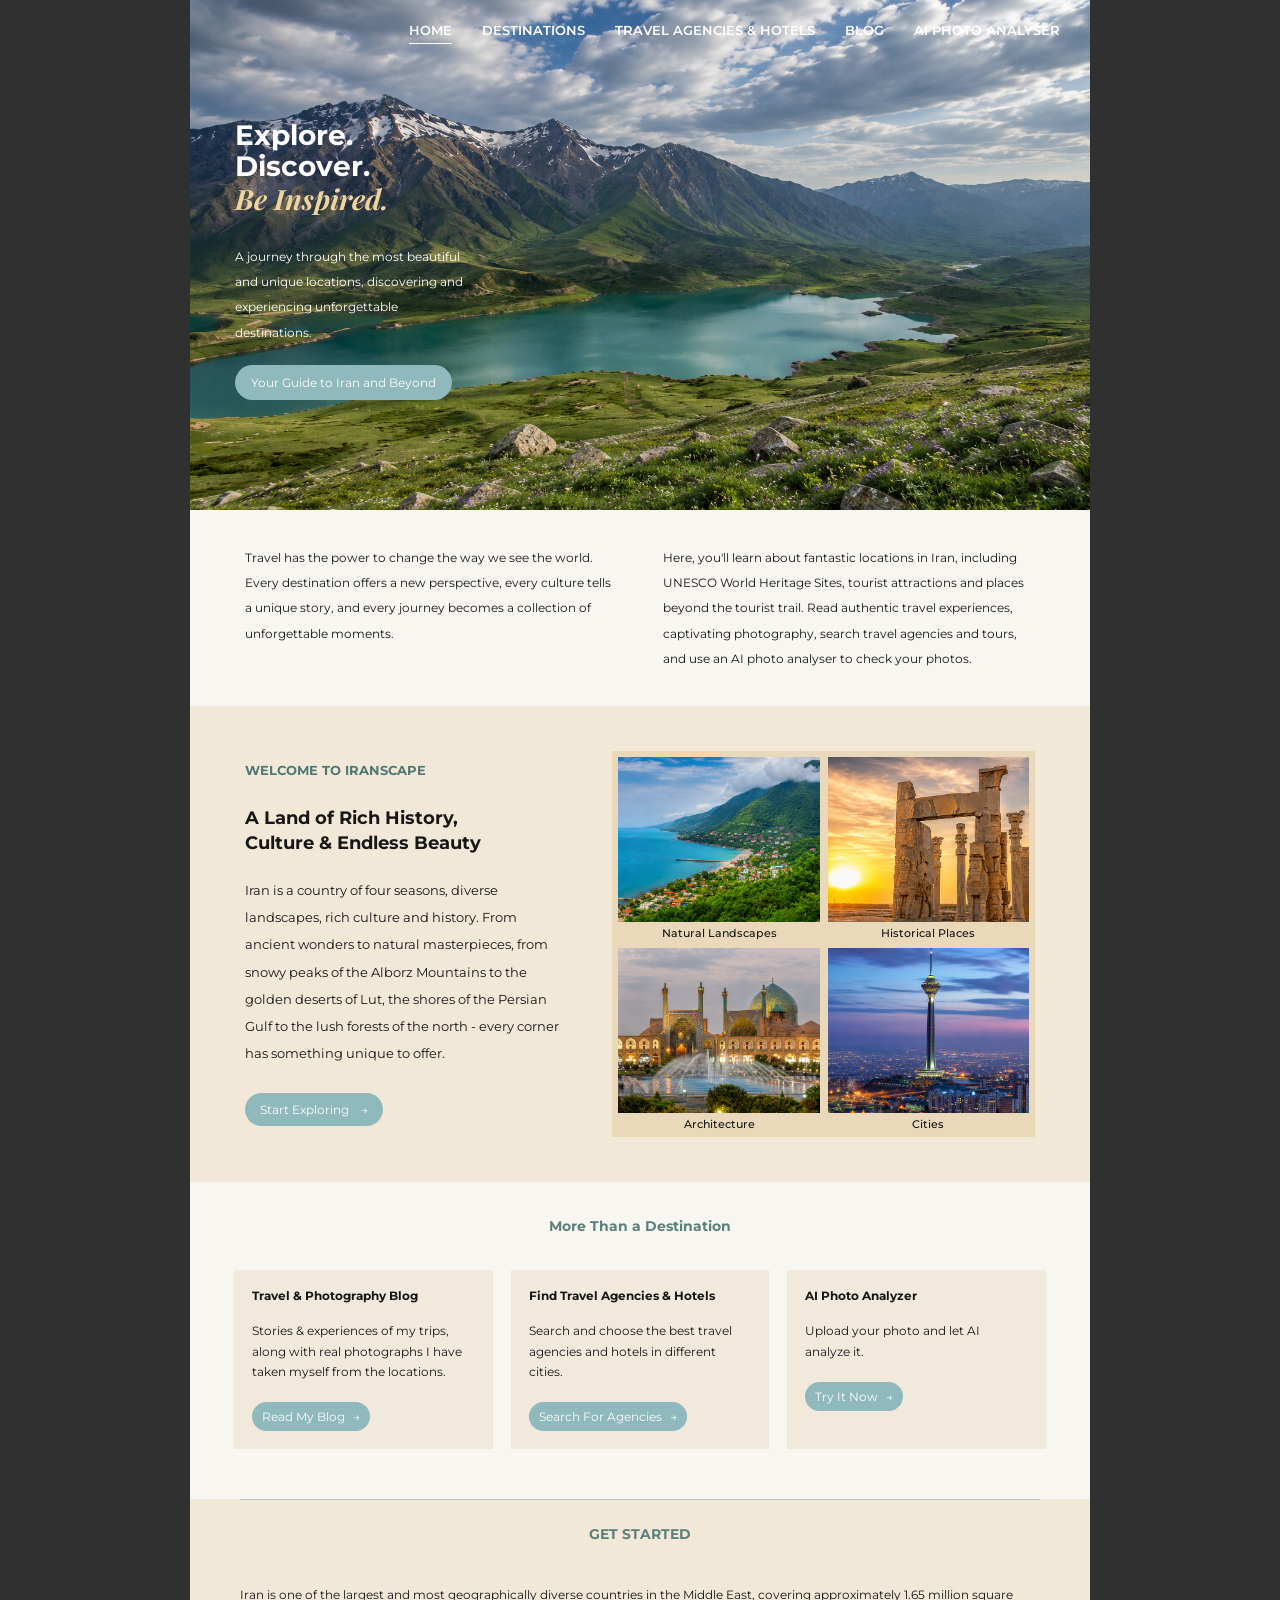
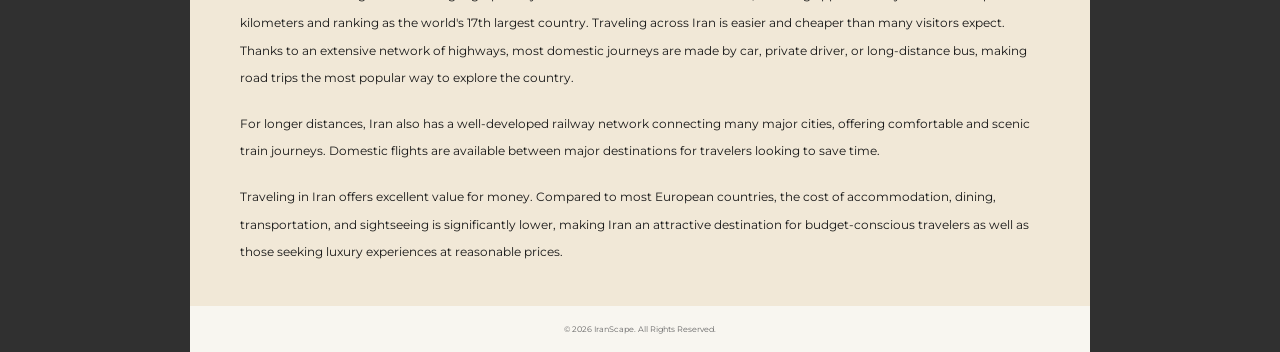
==== index.html @ fbcfce31 "Add IranScape final project" ====
<!DOCTYPE html>
<html lang="en">

<head>

    <meta charset="UTF-8">
    <meta name="viewport" content="width=device-width, initial-scale=1.0">

    <title>IranScape | Explore Iran</title>

    <!-- CSS -->
    <link rel="stylesheet" href="style.css">

    <!-- Google Fonts -->
    <link rel="preconnect" href="https://fonts.googleapis.com">

    <link rel="preconnect" href="https://fonts.gstatic.com" crossorigin>

    <link href="https://fonts.googleapis.com/css2?family=Montserrat:wght@300;400;500;600;700&family=Playfair+Display:ital,wght@0,600;1,600&display=swap" rel="stylesheet">

</head>


<body>

<div class="website">

    <!-- ================================= -->
    <!--             HERO                  -->
    <!-- ================================= -->

    <section class="hero">

        <img
            src="images/image.png"
            alt="Landscape of Iran"
            class="hero-image"
        >

        <!-- Navigation -->

        <nav class="navbar">

            <a href="index.html" class="active">
                HOME
            </a>

            <a href="Destination page/index.html">
                DESTINATIONS
            </a>

            <a href="Agency page/index.html">
                TRAVEL AGENCIES & HOTELS
            </a>

            <a href="Blog page/index.html">
                BLOG
            </a>

            <a href="AI analyzer page/index.html">
                AI PHOTO ANALYSER
            </a>

        </nav>

        <!-- Hero text -->

        <div class="hero-content">

            <h1>
                Explore.<br>
                Discover.<br>
                <span>Be Inspired.</span>
            </h1>


            <p>
                A journey through the most beautiful and unique
                locations, discovering and experiencing
                unforgettable destinations.
            </p>


            <a href="#" class="hero-button">
                Your Guide to Iran and Beyond
            </a>

        </div>

    </section>

    <!-- ================================= -->
    <!--          INTRODUCTION             -->
    <!-- ================================= -->

    <section class="intro">

        <div class="intro-column">

            <p>
                Travel has the power to change the way we see the world.
                Every destination offers a new perspective, every culture
                tells a unique story, and every journey becomes a collection
                of unforgettable moments.
            </p>

        </div>


        <div class="intro-column">

            <p>
                Here, you'll learn about fantastic locations in Iran,
                including UNESCO World Heritage Sites, tourist attractions
                and places beyond the tourist trail. Read authentic travel
                experiences, captivating photography, search travel agencies
                and tours, and use an AI photo analyser to check your photos.
            </p>

        </div>

    </section>

    <!-- ================================= -->
    <!--        WELCOME TO IRANSCAPE       -->
    <!-- ================================= -->

    <section class="welcome">

        <div class="welcome-content">


            <!-- LEFT SIDE -->

            <div class="welcome-text">

                <p class="label">
                    WELCOME TO IRANSCAPE
                </p>


                <h2>
                    A Land of Rich History,<br>
                    Culture & Endless Beauty
                </h2>


                <p class="description">

                    Iran is a country of four seasons, diverse landscapes,
                    rich culture and history. From ancient wonders to natural
                    masterpieces, from snowy peaks of the Alborz Mountains
                    to the golden deserts of Lut, the shores of the Persian Gulf
                    to the lush forests of the north - every corner has something
                    unique to offer.

                </p>


                <a href="Destination page/index.html" class="explore-button">

                    Start Exploring

                    <span>→</span>

                </a>

            </div>

            <!-- RIGHT SIDE -->

            <div class="gallery">


                <div class="gallery-item">

                    <img
                        src="images/image4.png"
                        alt="Natural landscapes of Iran"
                    >

                    <p>Natural Landscapes</p>

                </div>


                <div class="gallery-item">

                    <img
                        src="images/image3.png"
                        alt="Historical places in Iran"
                    >

                    <p>Historical Places</p>

                </div>


                <div class="gallery-item">

                    <img
                        src="images/image2.png"
                        alt="Iranian architecture"
                    >

                    <p>Architecture</p>

                </div>


                <div class="gallery-item">

                    <img
                        src="images/image1.png"
                        alt="Iranian cities"
                    >

                    <p>Cities</p>

                </div>

            </div>

        </div>

    </section>

    <!-- ======================MORE THAN A DESTINATION   ========= -->

    <section class="features">

        <p class="features-title">
            More Than a Destination
        </p>


        <div class="feature-container">


            <!-- BLOG -->

            <article class="feature-card">

                <h3>
                    Travel & Photography Blog
                </h3>

                <p>
                    Stories & experiences of my trips,
                    along with real photographs I have
                    taken myself from the locations.
                </p>

                <a href="Blog Page/index.html">
                    Read My Blog
                    <span>→</span>
                </a>

            </article>



            <!-- AGENCIES -->

            <article class="feature-card">

                <h3>
                    Find Travel Agencies & Hotels
                </h3>

                <p>
                    Search and choose the best travel
                    agencies and hotels in different cities.
                </p>

                <a href="Agency page/index.html">
                    Search For Agencies
                    <span>→</span>
                </a>

            </article>



            <!-- AI -->

            <article class="feature-card">

                <h3>
                    AI Photo Analyzer
                </h3>

                <p>
                    Upload your photo and let AI
                    analyze it.
                </p>

                <a href="AI page/index.html">
                    Try It Now
                    <span>→</span>
                </a>

            </article>

        </div>

    </section>



    <!-- ============================= GET STARTED  ======================== -->

    <section class="get-started">

        <div class="get-started-title">

            GET STARTED

        </div>


        <div class="information">

            <p>

                Iran is one of the largest and most geographically diverse
                countries in the Middle East, covering approximately 1.65 million
                square kilometers and ranking as the world's 17th largest country.

                Traveling across Iran is easier and cheaper than many visitors expect.
                Thanks to an extensive network of highways, most domestic journeys
                are made by car, private driver, or long-distance bus, making road
                trips the most popular way to explore the country.

            </p>


            <p>

                For longer distances, Iran also has a well-developed railway network
                connecting many major cities, offering comfortable and scenic train
                journeys. Domestic flights are available between major destinations
                for travelers looking to save time.

            </p>


            <p>

                Traveling in Iran offers excellent value for money. Compared to most
                European countries, the cost of accommodation, dining, transportation,
                and sightseeing is significantly lower, making Iran an attractive
                destination for budget-conscious travelers as well as those seeking
                luxury experiences at reasonable prices.

            </p>

        </div>

    </section>

    <!-- ================================= -->
    <!--              FOOTER               -->
    <!-- ================================= -->

    <footer class="footer">

        <p>
            © 2026 IranScape. All Rights Reserved.
        </p>

    </footer>


</div>


<!-- JavaScript -->

<script src="script.js"></script>

</body>

</html>
---- style.css ----
/* =========================================
   GENERAL
========================================= */

* {
    box-sizing: border-box;
}

html {
    scroll-behavior: smooth;
}

body {
    margin: 0;
    background-color: #303030;
    font-family: 'Montserrat', sans-serif;
    color: #171717;
}

.website {
    width: 100%;
    max-width: 900px;
    margin: 0 auto;
    background-color: #f8f6f0;
}



/* =========================================
   HERO
========================================= */

.hero {
    position: relative;
    height: 510px;
    overflow: hidden;
}

.hero-image {
    width: 100%;
    height: 100%;
    object-fit: cover;
    display: block;

    opacity: 0;
    transform: scale(1.02);

    animation: heroImageIn 1.2s ease-out forwards;
}

/* =========================================
   NAVIGATION
========================================= */

.navbar {

    position: absolute;

    top: 0;
    left: 0;

    width: 100%;

    display: flex;

    justify-content: flex-end;

    align-items: center;

    gap: 30px;

    padding: 22px 30px;

    z-index: 5;
}

.navbar a {

    color: white;

    text-decoration: none;

    font-size: 13px;

    font-weight: 600;

    position: relative;

    white-space: nowrap;

}

.navbar a::after {

    content: "";

    position: absolute;

    left: 0;

    bottom: -6px;

    width: 0;

    height: 1px;

    background-color: white;

    transition: width 0.3s ease;

}

.navbar a:hover::after,
.navbar a.active::after {

    width: 100%;

}


/* =========================================
   HERO CONTENT
========================================= */

.hero-content {

    position: absolute;

    left: 45px;

    top: 120px;

    width: 240px;

    color: white;

}

.hero-content h1 {

    margin: 0 0 28px;

    font-size: 28px;

    line-height: 1.12;

    font-weight: 700;

}

.hero-content h1 span {

    color: #efd39e;

    font-family: 'Playfair Display', serif;

    font-style: italic;

}

.hero-content p {

    margin: 0 0 20px;

    font-size: 12px;

    line-height: 2.1;

    font-weight: 400;

}

.hero-button {

    display: inline-block;

    padding: 10px 16px;

    border-radius: 20px;

    background-color: #8fb9bc;

    color: white;

    text-decoration: none;

    font-size: 12px;

}


/* =========================================
   INTRO
========================================= */

.intro {

    display: flex;

    gap: 45px;

    padding: 35px 55px;

    background-color: #f8f6f0;

}

.intro-column {

    flex: 1;

}

.intro p {

    margin: 0;

    font-size: 12px;

    line-height: 2.1;

}


/* =========================================
   WELCOME SECTION
========================================= */

.welcome {

    background-color: #f1e8d7;

}

.welcome-content {

    display: flex;

    align-items: center;

    justify-content: space-between;

    gap: 45px;

    padding: 45px 55px;

}

.welcome-text {

    width: 42%;

}

.label {

    margin: 0 0 28px;

    color: #4f7774;

    font-size: 13px;

    font-weight: 700;

}

.welcome h2 {

    margin: 0 0 20px;

    font-size: 18px;

    line-height: 1.40;

}

.description {

    margin: 0 0 25px;

    font-size: 13px;

    line-height: 2.1;

}

.explore-button {

    display: inline-flex;

    align-items: center;

    gap: 12px;

    padding: 9px 15px;

    border-radius: 20px;

    background-color: #8fb9bc;

    color: white;

    text-decoration: none;

    font-size: 12px;

}

.explore-button span {

    font-size: 12px;

}



/* =========================================
   IMAGE GALLERY
========================================= */

.gallery {

    width: 55%;

    display: grid;

    grid-template-columns: 1fr 1fr;

    gap: 8px;

    padding: 6px;

    background-color: #e9d8b9;

}

.gallery-item {

    text-align: center;

}

.gallery-item img {

    width: 100%;

    display: block;

    aspect-ratio: 1 / 0.82;

    object-fit: cover;

}

.gallery-item p {

    margin: 4px 0 0;

    font-size: 11px;

    font-weight: 500;

}



/* =========================================
   MORE THAN A DESTINATION
========================================= */

.features {

    padding: 35px 44px 40px;

    background-color: #f8f6f0;

}

.features-title {

    margin: 0 0 35px;

    text-align: center;

    color: #5c817d;

    font-size: 14px;

    font-weight: 700;

}

.feature-container {

    display: flex;

    gap: 18px;

}

.feature-card {

    flex: 1;

    min-height: 155px;

    padding: 18px;

    background-color: #f1e9dc;

}

.feature-card h3 {

    margin: 0 0 17px;

    font-size: 12px;

    line-height: 1.35;

}

.feature-card p {

    margin: 0 0 20px;

    font-size: 12px;

    line-height: 1.7;

}

.feature-card a {

    display: inline-flex;

    gap: 8px;

    align-items: center;

    padding: 7px 10px;

    border-radius: 20px;

    background-color: #8fb9bc;

    color: white;

    text-decoration: none;

    font-size: 12px;

}

.feature-card a span {

    font-size: 12px;

}


/* =========================================
   GET STARTED
========================================= */

.get-started {

    background-color: #f1e8d7;

}

.get-started-title {

    margin: 10px 50px;

    padding: 25px 0 8px;

    border-top: 1px solid #b8c5c2;

    text-align: center;

    color: #5c817d;

    font-size: 14px;

    font-weight: 700;

}

.information {

    padding: 20px 50px 40px;

}

.information p {

    margin: 0 0 18px;

    font-size: 12px;

    line-height: 2.3;

}

.information p:last-child {

    margin-bottom: 0;

}



/* =========================================
   FOOTER
========================================= */

.footer {

    padding: 18px;

    text-align: center;

    background-color: #f8f6f0;

}

.footer p {

    margin: 0;

    font-size: 8px;

    color: #666;

}

@keyframes heroImageIn {

    from {
        opacity: 0;
        transform: scale(1.03);
    }

    to {
        opacity: 1;
        transform: scale(1);
    }

}
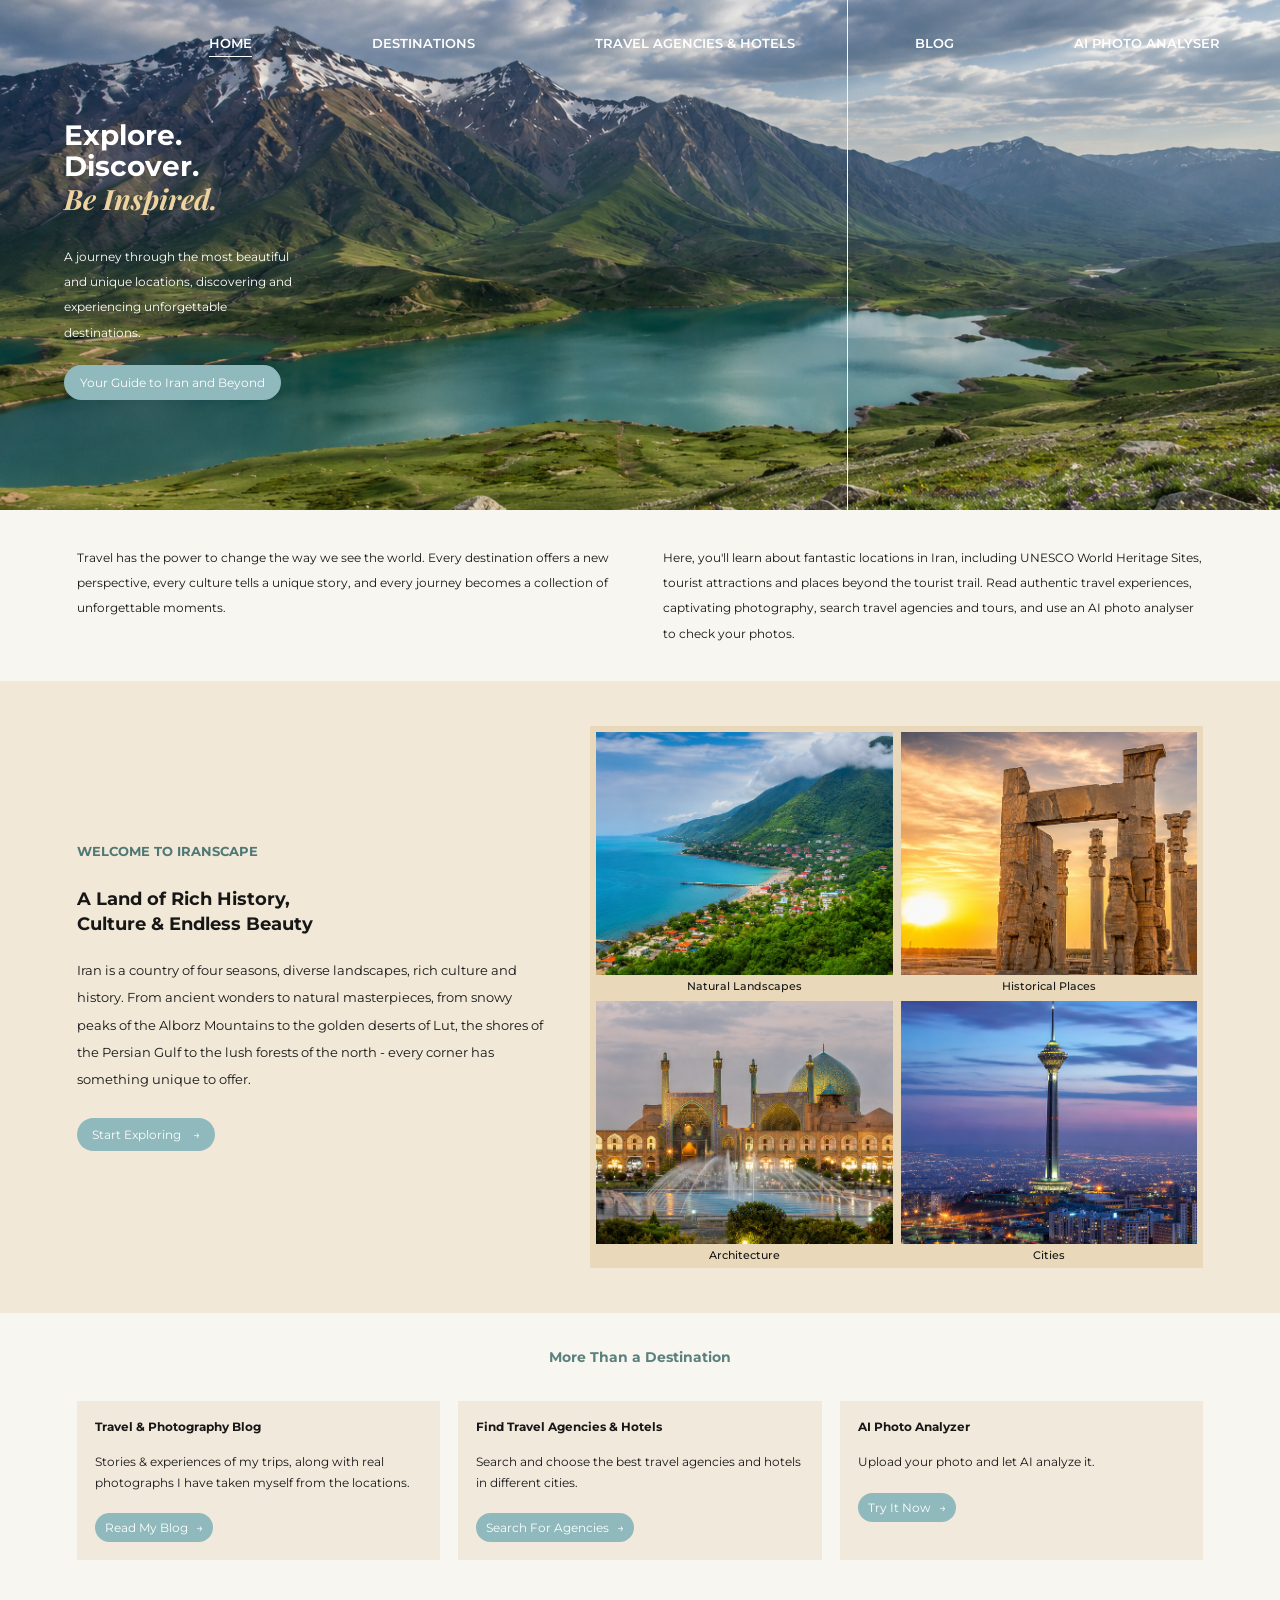
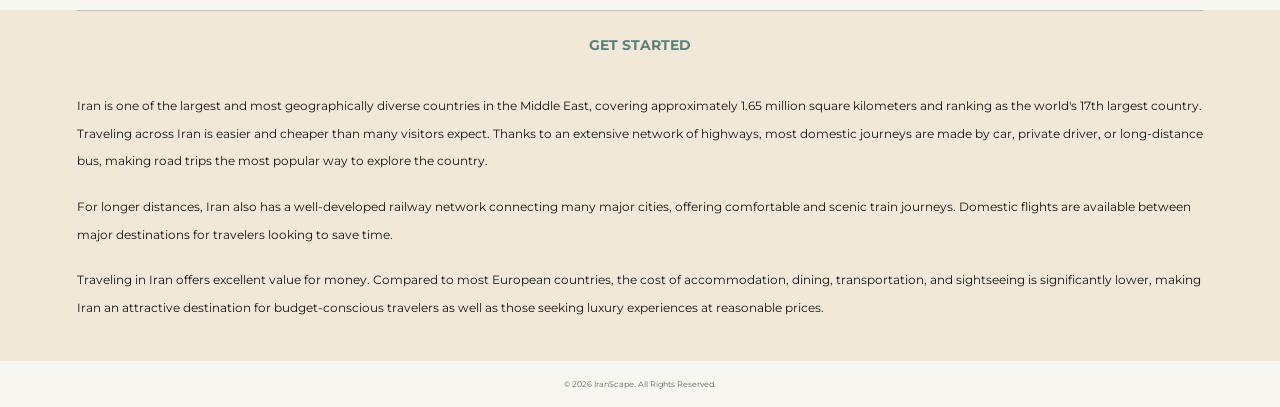
==== commit 8e5ed2f6: "Update homepage" ====
--- a/index.html
+++ b/index.html
@@ -4,11 +4,11 @@
 <head>
 
     <meta charset="UTF-8">
+
     <meta name="viewport" content="width=device-width, initial-scale=1.0">
 
     <title>IranScape | Explore Iran</title>
 
-    <!-- CSS -->
     <link rel="stylesheet" href="style.css">
 
     <!-- Google Fonts -->
@@ -16,7 +16,10 @@
 
     <link rel="preconnect" href="https://fonts.gstatic.com" crossorigin>
 
-    <link href="https://fonts.googleapis.com/css2?family=Montserrat:wght@300;400;500;600;700&family=Playfair+Display:ital,wght@0,600;1,600&display=swap" rel="stylesheet">
+    <link
+        href="https://fonts.googleapis.com/css2?family=Montserrat:wght@300;400;500;600;700&family=Playfair+Display:ital,wght@0,600;1,600&display=swap"
+        rel="stylesheet"
+    >
 
 </head>
 
@@ -49,7 +52,7 @@
                 DESTINATIONS
             </a>
 
-            <a href="Agency page/index.html">
+            <a href="Travel Agencies & Hotels/index.html">
                 TRAVEL AGENCIES & HOTELS
             </a>
 
@@ -57,11 +60,12 @@
                 BLOG
             </a>
 
-            <a href="AI analyzer page/index.html">
+            <a href="AI Photo Analyzer/index.html">
                 AI PHOTO ANALYSER
             </a>
 
         </nav>
+
 
         <!-- Hero text -->
 
@@ -73,14 +77,12 @@
                 <span>Be Inspired.</span>
             </h1>
 
-
             <p>
                 A journey through the most beautiful and unique
                 locations, discovering and experiencing
                 unforgettable destinations.
             </p>
 
-
             <a href="#" class="hero-button">
                 Your Guide to Iran and Beyond
             </a>
@@ -88,6 +90,7 @@
         </div>
 
     </section>
+
 
     <!-- ================================= -->
     <!--          INTRODUCTION             -->
@@ -121,6 +124,7 @@
 
     </section>
 
+
     <!-- ================================= -->
     <!--        WELCOME TO IRANSCAPE       -->
     <!-- ================================= -->
@@ -128,7 +132,6 @@
     <section class="welcome">
 
         <div class="welcome-content">
-
 
             <!-- LEFT SIDE -->
 
@@ -137,40 +140,35 @@
                 <p class="label">
                     WELCOME TO IRANSCAPE
                 </p>
-
 
                 <h2>
                     A Land of Rich History,<br>
                     Culture & Endless Beauty
                 </h2>
 
-
                 <p class="description">
-
                     Iran is a country of four seasons, diverse landscapes,
                     rich culture and history. From ancient wonders to natural
                     masterpieces, from snowy peaks of the Alborz Mountains
                     to the golden deserts of Lut, the shores of the Persian Gulf
                     to the lush forests of the north - every corner has something
                     unique to offer.
-
-                </p>
-
-
-                <a href="Destination page/index.html" class="explore-button">
-
+                </p>
+
+                <a
+                    href="Destination page/index.html"
+                    class="explore-button"
+                >
                     Start Exploring
-
                     <span>→</span>
-
                 </a>
 
             </div>
 
+
             <!-- RIGHT SIDE -->
 
             <div class="gallery">
-
 
                 <div class="gallery-item">
 
@@ -225,7 +223,10 @@
 
     </section>
 
-    <!-- ======================MORE THAN A DESTINATION   ========= -->
+
+    <!-- ================================= -->
+    <!--       MORE THAN A DESTINATION     -->
+    <!-- ================================= -->
 
     <section class="features">
 
@@ -235,7 +236,6 @@
 
 
         <div class="feature-container">
-
 
             <!-- BLOG -->
 
@@ -251,7 +251,7 @@
                     taken myself from the locations.
                 </p>
 
-                <a href="Blog Page/index.html">
+                <a href="Blog page/index.html">
                     Read My Blog
                     <span>→</span>
                 </a>
@@ -259,7 +259,6 @@
             </article>
 
 
-
             <!-- AGENCIES -->
 
             <article class="feature-card">
@@ -273,7 +272,7 @@
                     agencies and hotels in different cities.
                 </p>
 
-                <a href="Agency page/index.html">
+                <a href="Travel Agencies & Hotels/index.html">
                     Search For Agencies
                     <span>→</span>
                 </a>
@@ -281,7 +280,6 @@
             </article>
 
 
-
             <!-- AI -->
 
             <article class="feature-card">
@@ -295,7 +293,7 @@
                     analyze it.
                 </p>
 
-                <a href="AI page/index.html">
+                <a href="AI Photo Analyzer/index.html">
                     Try It Now
                     <span>→</span>
                 </a>
@@ -307,22 +305,20 @@
     </section>
 
 
-
-    <!-- ============================= GET STARTED  ======================== -->
+    <!-- ================================= -->
+    <!--             GET STARTED           -->
+    <!-- ================================= -->
 
     <section class="get-started">
 
         <div class="get-started-title">
-
             GET STARTED
-
         </div>
 
 
         <div class="information">
 
             <p>
-
                 Iran is one of the largest and most geographically diverse
                 countries in the Middle East, covering approximately 1.65 million
                 square kilometers and ranking as the world's 17th largest country.
@@ -331,33 +327,29 @@
                 Thanks to an extensive network of highways, most domestic journeys
                 are made by car, private driver, or long-distance bus, making road
                 trips the most popular way to explore the country.
-
-            </p>
-
-
-            <p>
-
+            </p>
+
+
+            <p>
                 For longer distances, Iran also has a well-developed railway network
                 connecting many major cities, offering comfortable and scenic train
                 journeys. Domestic flights are available between major destinations
                 for travelers looking to save time.
-
-            </p>
-
-
-            <p>
-
+            </p>
+
+
+            <p>
                 Traveling in Iran offers excellent value for money. Compared to most
                 European countries, the cost of accommodation, dining, transportation,
                 and sightseeing is significantly lower, making Iran an attractive
                 destination for budget-conscious travelers as well as those seeking
                 luxury experiences at reasonable prices.
-
-            </p>
-
-        </div>
-
-    </section>
+            </p>
+
+        </div>
+
+    </section>
+
 
     <!-- ================================= -->
     <!--              FOOTER               -->
@@ -371,12 +363,9 @@
 
     </footer>
 
-
 </div>
 
 
-<!-- JavaScript -->
-
 <script src="script.js"></script>
 
 </body>
--- a/style.css
+++ b/style.css
@@ -12,18 +12,16 @@
 
 body {
     margin: 0;
-    background-color: #303030;
+    background-color: #f8f6f0;
     font-family: 'Montserrat', sans-serif;
     color: #171717;
 }
 
 .website {
     width: 100%;
-    max-width: 900px;
-    margin: 0 auto;
+    margin: 0;
     background-color: #f8f6f0;
 }
-
 
 
 /* =========================================
@@ -32,6 +30,7 @@
 
 .hero {
     position: relative;
+    width: 100%;
     height: 510px;
     overflow: hidden;
 }
@@ -48,6 +47,7 @@
     animation: heroImageIn 1.2s ease-out forwards;
 }
 
+
 /* =========================================
    NAVIGATION
 ========================================= */
@@ -56,7 +56,7 @@
 
     position: absolute;
 
-    top: 0;
+    top: 5px;
     left: 0;
 
     width: 100%;
@@ -67,13 +67,14 @@
 
     align-items: center;
 
-    gap: 30px;
-
-    padding: 22px 30px;
+    gap: 120px;
+
+    padding: 30px 60px;
 
     z-index: 5;
 }
 
+
 .navbar a {
 
     color: white;
@@ -90,6 +91,7 @@
 
 }
 
+
 .navbar a::after {
 
     content: "";
@@ -109,6 +111,7 @@
     transition: width 0.3s ease;
 
 }
+
 
 .navbar a:hover::after,
 .navbar a.active::after {
@@ -117,61 +120,45 @@
 
 }
 
-
 /* =========================================
    HERO CONTENT
 ========================================= */
 
 .hero-content {
-
     position: absolute;
 
-    left: 45px;
-
+    left: 5%;
     top: 120px;
 
     width: 240px;
 
     color: white;
-
 }
 
 .hero-content h1 {
-
     margin: 0 0 28px;
 
     font-size: 28px;
-
     line-height: 1.12;
-
     font-weight: 700;
-
 }
 
 .hero-content h1 span {
-
     color: #efd39e;
 
     font-family: 'Playfair Display', serif;
-
     font-style: italic;
-
 }
 
 .hero-content p {
-
     margin: 0 0 20px;
 
     font-size: 12px;
-
     line-height: 2.1;
-
     font-weight: 400;
-
 }
 
 .hero-button {
-
     display: inline-block;
 
     padding: 10px 16px;
@@ -181,44 +168,34 @@
     background-color: #8fb9bc;
 
     color: white;
-
     text-decoration: none;
 
     font-size: 12px;
-
-}
-
+}
 
 /* =========================================
    INTRO
 ========================================= */
 
 .intro {
-
     display: flex;
 
     gap: 45px;
 
-    padding: 35px 55px;
+    padding: 35px 6%;
 
     background-color: #f8f6f0;
-
 }
 
 .intro-column {
-
     flex: 1;
-
 }
 
 .intro p {
-
     margin: 0;
 
     font-size: 12px;
-
     line-height: 2.1;
-
 }
 
 
@@ -227,69 +204,51 @@
 ========================================= */
 
 .welcome {
-
     background-color: #f1e8d7;
-
 }
 
 .welcome-content {
-
     display: flex;
 
     align-items: center;
-
     justify-content: space-between;
 
     gap: 45px;
 
-    padding: 45px 55px;
-
+    padding: 45px 6%;
 }
 
 .welcome-text {
-
     width: 42%;
-
 }
 
 .label {
-
     margin: 0 0 28px;
 
     color: #4f7774;
 
     font-size: 13px;
-
     font-weight: 700;
-
 }
 
 .welcome h2 {
-
     margin: 0 0 20px;
 
     font-size: 18px;
-
     line-height: 1.40;
-
 }
 
 .description {
-
     margin: 0 0 25px;
 
     font-size: 13px;
-
     line-height: 2.1;
-
 }
 
 .explore-button {
-
     display: inline-flex;
 
     align-items: center;
-
     gap: 12px;
 
     padding: 9px 15px;
@@ -299,19 +258,14 @@
     background-color: #8fb9bc;
 
     color: white;
-
     text-decoration: none;
 
     font-size: 12px;
-
 }
 
 .explore-button span {
-
-    font-size: 12px;
-
-}
-
+    font-size: 12px;
+}
 
 
 /* =========================================
@@ -319,7 +273,6 @@
 ========================================= */
 
 .gallery {
-
     width: 55%;
 
     display: grid;
@@ -331,17 +284,13 @@
     padding: 6px;
 
     background-color: #e9d8b9;
-
 }
 
 .gallery-item {
-
     text-align: center;
-
 }
 
 .gallery-item img {
-
     width: 100%;
 
     display: block;
@@ -349,19 +298,14 @@
     aspect-ratio: 1 / 0.82;
 
     object-fit: cover;
-
 }
 
 .gallery-item p {
-
     margin: 4px 0 0;
 
     font-size: 11px;
-
     font-weight: 500;
-
-}
-
+}
 
 
 /* =========================================
@@ -369,15 +313,12 @@
 ========================================= */
 
 .features {
-
-    padding: 35px 44px 40px;
+    padding: 35px 6% 40px;
 
     background-color: #f8f6f0;
-
 }
 
 .features-title {
-
     margin: 0 0 35px;
 
     text-align: center;
@@ -385,21 +326,16 @@
     color: #5c817d;
 
     font-size: 14px;
-
     font-weight: 700;
-
 }
 
 .feature-container {
-
     display: flex;
 
     gap: 18px;
-
 }
 
 .feature-card {
-
     flex: 1;
 
     min-height: 155px;
@@ -407,35 +343,26 @@
     padding: 18px;
 
     background-color: #f1e9dc;
-
 }
 
 .feature-card h3 {
-
     margin: 0 0 17px;
 
     font-size: 12px;
-
     line-height: 1.35;
-
 }
 
 .feature-card p {
-
     margin: 0 0 20px;
 
     font-size: 12px;
-
     line-height: 1.7;
-
 }
 
 .feature-card a {
-
     display: inline-flex;
 
     gap: 8px;
-
     align-items: center;
 
     padding: 7px 10px;
@@ -445,17 +372,13 @@
     background-color: #8fb9bc;
 
     color: white;
-
     text-decoration: none;
 
     font-size: 12px;
-
 }
 
 .feature-card a span {
-
-    font-size: 12px;
-
+    font-size: 12px;
 }
 
 
@@ -464,14 +387,11 @@
 ========================================= */
 
 .get-started {
-
     background-color: #f1e8d7;
-
 }
 
 .get-started-title {
-
-    margin: 10px 50px;
+    margin: 10px 6%;
 
     padding: 25px 0 8px;
 
@@ -482,33 +402,23 @@
     color: #5c817d;
 
     font-size: 14px;
-
     font-weight: 700;
-
 }
 
 .information {
-
-    padding: 20px 50px 40px;
-
+    padding: 20px 6% 40px;
 }
 
 .information p {
-
     margin: 0 0 18px;
 
     font-size: 12px;
-
     line-height: 2.3;
-
 }
 
 .information p:last-child {
-
     margin-bottom: 0;
-
-}
-
+}
 
 
 /* =========================================
@@ -516,24 +426,49 @@
 ========================================= */
 
 .footer {
-
     padding: 18px;
 
     text-align: center;
 
     background-color: #f8f6f0;
-
 }
 
 .footer p {
-
     margin: 0;
 
     font-size: 8px;
 
     color: #666;
-
-}
+}
+
+/* =========================================
+   JAVASCRIPT SCROLL REVEAL
+========================================= */
+
+.reveal {
+
+    opacity: 0;
+
+    transform: translateY(25px);
+
+    transition:
+        opacity 0.8s ease,
+        transform 0.8s ease;
+
+}
+
+
+.reveal.visible {
+
+    opacity: 1;
+
+    transform: translateY(0);
+
+}
+
+/* =========================================
+   ANIMATION
+========================================= */
 
 @keyframes heroImageIn {
 
@@ -547,4 +482,66 @@
         transform: scale(1);
     }
 
+}
+
+/* =========================================
+   TABLET
+========================================= */
+
+@media (max-width: 1050px) {
+
+    .navbar {
+
+        gap: 50px;
+
+        padding: 30px 40px;
+
+    }
+
+    .navbar a {
+
+        font-size: 11px;
+
+    }
+
+}
+
+
+/* =========================================
+   MOBILE
+========================================= */
+
+@media (max-width: 700px) {
+
+    .navbar {
+
+        flex-wrap: wrap;
+
+        gap: 14px 30px;
+
+        padding: 22px 25px;
+
+    }
+
+    .navbar a {
+
+        font-size: 10px;
+
+    }
+
+}
+
+
+/* =========================================
+   SMALL MOBILE
+========================================= */
+
+@media (max-width: 430px) {
+
+    .navbar a {
+
+        font-size: 8px;
+
+    }
+
 }
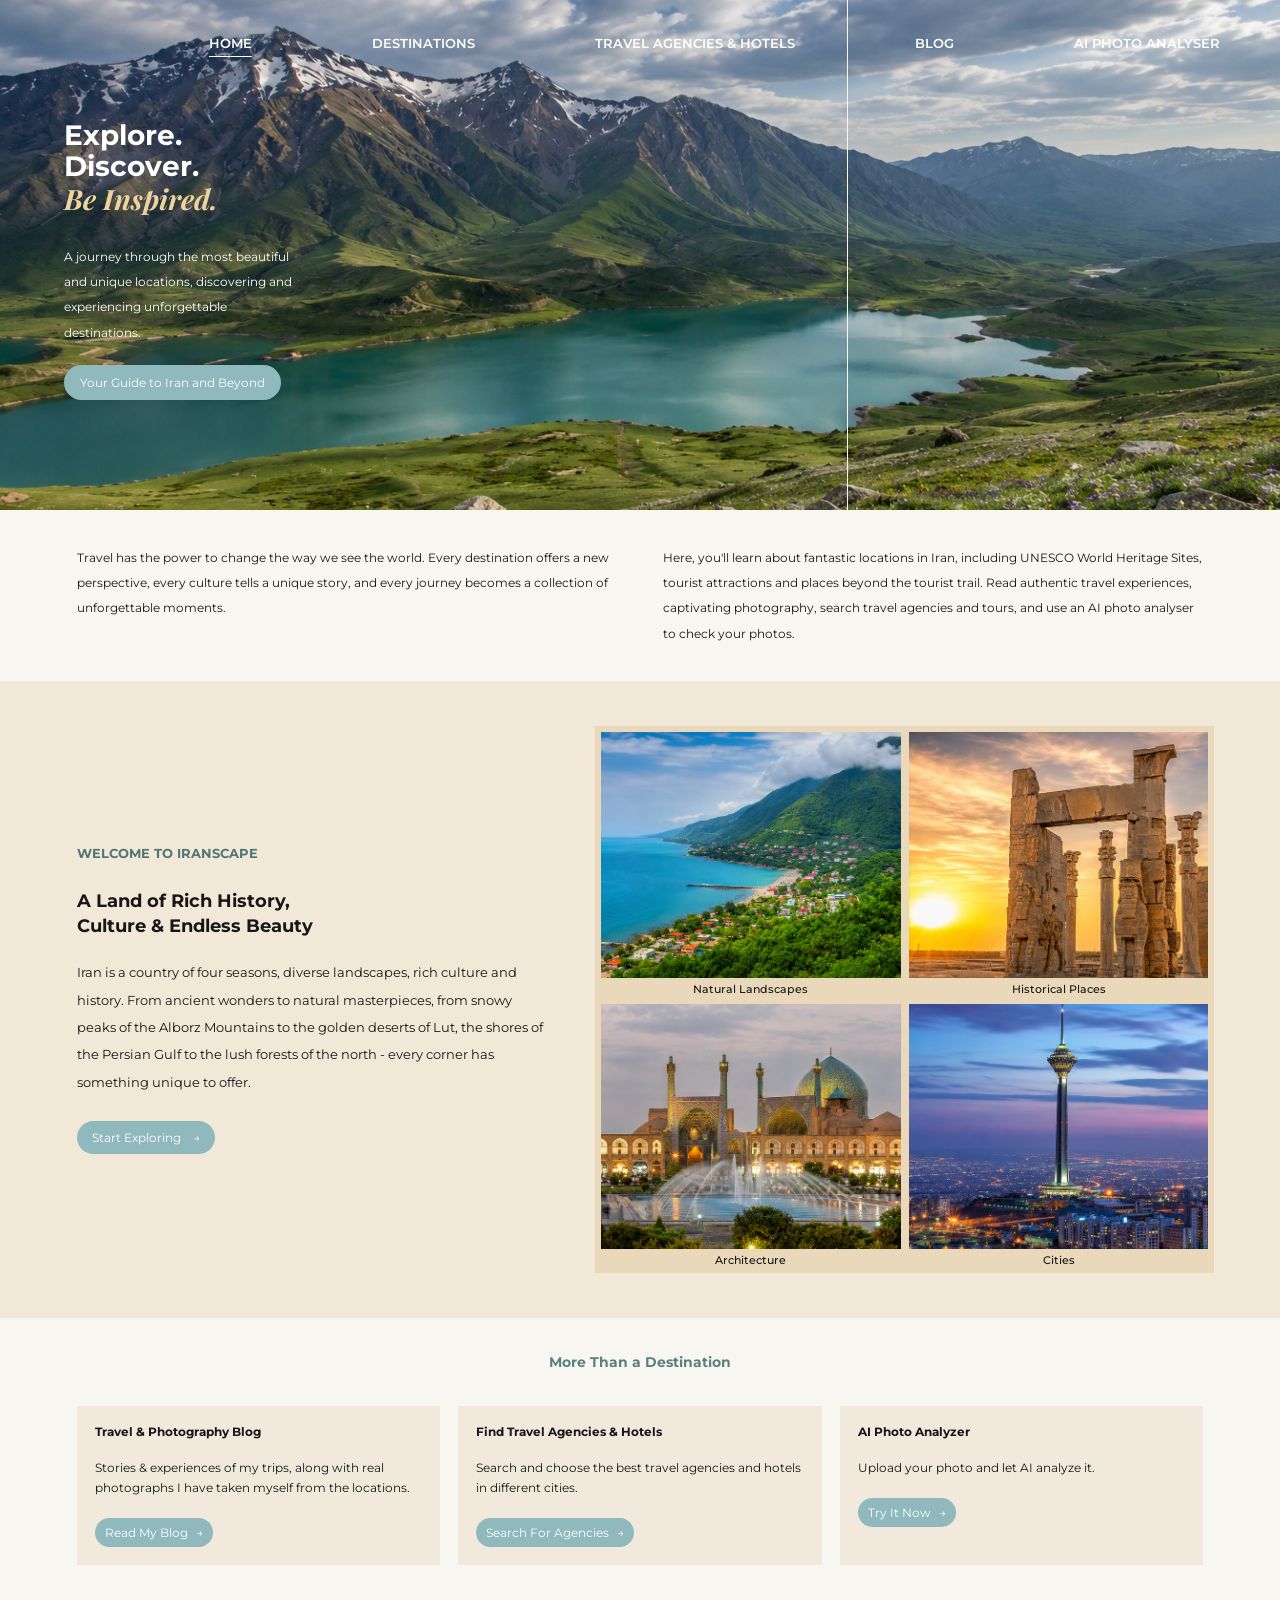
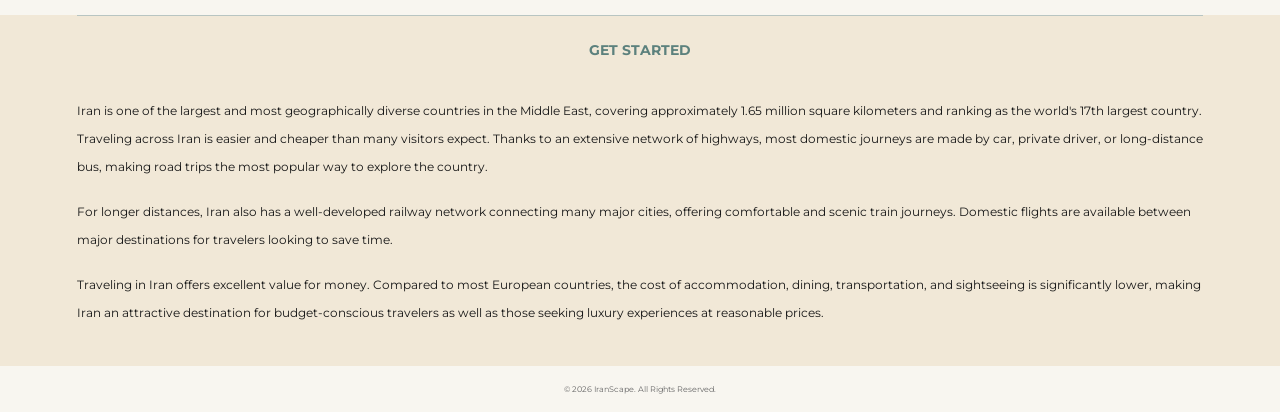
==== commit 1d37769a: "Update responsive design" ====
--- a/index.html
+++ b/index.html
@@ -52,7 +52,7 @@
                 DESTINATIONS
             </a>
 
-            <a href="Travel Agencies & Hotels/index.html">
+            <a href="Agency page/index.html">
                 TRAVEL AGENCIES & HOTELS
             </a>
 
@@ -60,7 +60,7 @@
                 BLOG
             </a>
 
-            <a href="AI Photo Analyzer/index.html">
+            <a href="AI analyzer page/index.html">
                 AI PHOTO ANALYSER
             </a>
 
--- a/style.css
+++ b/style.css
@@ -53,7 +53,6 @@
 ========================================= */
 
 .navbar {
-
     position: absolute;
 
     top: 5px;
@@ -62,9 +61,7 @@
     width: 100%;
 
     display: flex;
-
     justify-content: flex-end;
-
     align-items: center;
 
     gap: 120px;
@@ -74,51 +71,40 @@
     z-index: 5;
 }
 
-
 .navbar a {
-
     color: white;
 
     text-decoration: none;
 
     font-size: 13px;
-
     font-weight: 600;
 
     position: relative;
 
     white-space: nowrap;
-
-}
-
+}
 
 .navbar a::after {
-
     content: "";
 
     position: absolute;
 
     left: 0;
-
     bottom: -6px;
 
     width: 0;
-
     height: 1px;
 
     background-color: white;
 
     transition: width 0.3s ease;
-
-}
-
+}
 
 .navbar a:hover::after,
 .navbar a.active::after {
-
     width: 100%;
-
-}
+}
+
 
 /* =========================================
    HERO CONTENT
@@ -173,6 +159,7 @@
     font-size: 12px;
 }
 
+
 /* =========================================
    INTRO
 ========================================= */
@@ -205,6 +192,7 @@
 
 .welcome {
     background-color: #f1e8d7;
+    overflow: hidden;
 }
 
 .welcome-content {
@@ -220,6 +208,7 @@
 
 .welcome-text {
     width: 42%;
+    flex-shrink: 0;
 }
 
 .label {
@@ -269,11 +258,12 @@
 
 
 /* =========================================
-   IMAGE GALLERY
+   FOUR-IMAGE GALLERY
 ========================================= */
 
 .gallery {
     width: 55%;
+    flex-shrink: 0;
 
     display: grid;
 
@@ -284,20 +274,33 @@
     padding: 6px;
 
     background-color: #e9d8b9;
+
+    overflow: hidden;
 }
 
 .gallery-item {
     text-align: center;
+    overflow: hidden;
 }
 
 .gallery-item img {
     width: 100%;
+    height: auto;
 
     display: block;
 
     aspect-ratio: 1 / 0.82;
 
     object-fit: cover;
+
+    transition:
+        transform 0.35s ease,
+        filter 0.35s ease;
+}
+
+/* Slight movement when the mouse is over an image */
+.gallery-item:hover img {
+    transform: scale(1.025);
 }
 
 .gallery-item p {
@@ -441,12 +444,12 @@
     color: #666;
 }
 
+
 /* =========================================
    JAVASCRIPT SCROLL REVEAL
 ========================================= */
 
 .reveal {
-
     opacity: 0;
 
     transform: translateY(25px);
@@ -454,24 +457,20 @@
     transition:
         opacity 0.8s ease,
         transform 0.8s ease;
-
-}
-
+}
 
 .reveal.visible {
-
     opacity: 1;
 
     transform: translateY(0);
-
-}
+}
+
 
 /* =========================================
    ANIMATION
 ========================================= */
 
 @keyframes heroImageIn {
-
     from {
         opacity: 0;
         transform: scale(1.03);
@@ -481,8 +480,8 @@
         opacity: 1;
         transform: scale(1);
     }
-
-}
+}
+
 
 /* =========================================
    TABLET
@@ -491,19 +490,26 @@
 @media (max-width: 1050px) {
 
     .navbar {
-
         gap: 50px;
 
         padding: 30px 40px;
-
     }
 
     .navbar a {
-
         font-size: 11px;
-
-    }
-
+    }
+
+    .welcome-content {
+        gap: 30px;
+    }
+
+    .welcome-text {
+        width: 40%;
+    }
+
+    .gallery {
+        width: 58%;
+    }
 }
 
 
@@ -514,21 +520,75 @@
 @media (max-width: 700px) {
 
     .navbar {
-
         flex-wrap: wrap;
 
         gap: 14px 30px;
 
         padding: 22px 25px;
-
     }
 
     .navbar a {
-
         font-size: 10px;
-
-    }
-
+    }
+
+
+    /* ---------- WELCOME SECTION ---------- */
+
+    .welcome-content {
+        flex-direction: column;
+        align-items: stretch;
+
+        gap: 30px;
+
+        padding: 40px 6%;
+    }
+
+    .welcome-text {
+        width: 100%;
+    }
+
+    .welcome h2 {
+        font-size: 18px;
+    }
+
+    .description {
+        font-size: 13px;
+        line-height: 2;
+    }
+
+
+    /* ---------- FOUR-IMAGE FRAME ---------- */
+
+    .gallery {
+        width: 100%;
+
+        grid-template-columns: 1fr 1fr;
+
+        gap: 7px;
+
+        padding: 6px;
+    }
+
+    .gallery-item img {
+        width: 100%;
+
+        aspect-ratio: 1 / 0.82;
+    }
+
+    .gallery-item p {
+        font-size: 10px;
+    }
+
+
+    /* ---------- FEATURE CARDS ---------- */
+
+    .feature-container {
+        flex-direction: column;
+    }
+
+    .feature-card {
+        width: 100%;
+    }
 }
 
 
@@ -539,9 +599,42 @@
 @media (max-width: 430px) {
 
     .navbar a {
-
         font-size: 8px;
-
-    }
-
+    }
+
+    .welcome-content {
+        padding: 35px 5%;
+        gap: 25px;
+    }
+
+    .label {
+        margin-bottom: 20px;
+
+        font-size: 12px;
+    }
+
+    .welcome h2 {
+        font-size: 17px;
+    }
+
+    .description {
+        font-size: 12px;
+        line-height: 2;
+    }
+
+    .gallery {
+        width: 100%;
+
+        gap: 6px;
+
+        padding: 5px;
+    }
+
+    .gallery-item img {
+        aspect-ratio: 1 / 0.82;
+    }
+
+    .gallery-item p {
+        font-size: 9px;
+    }
 }
